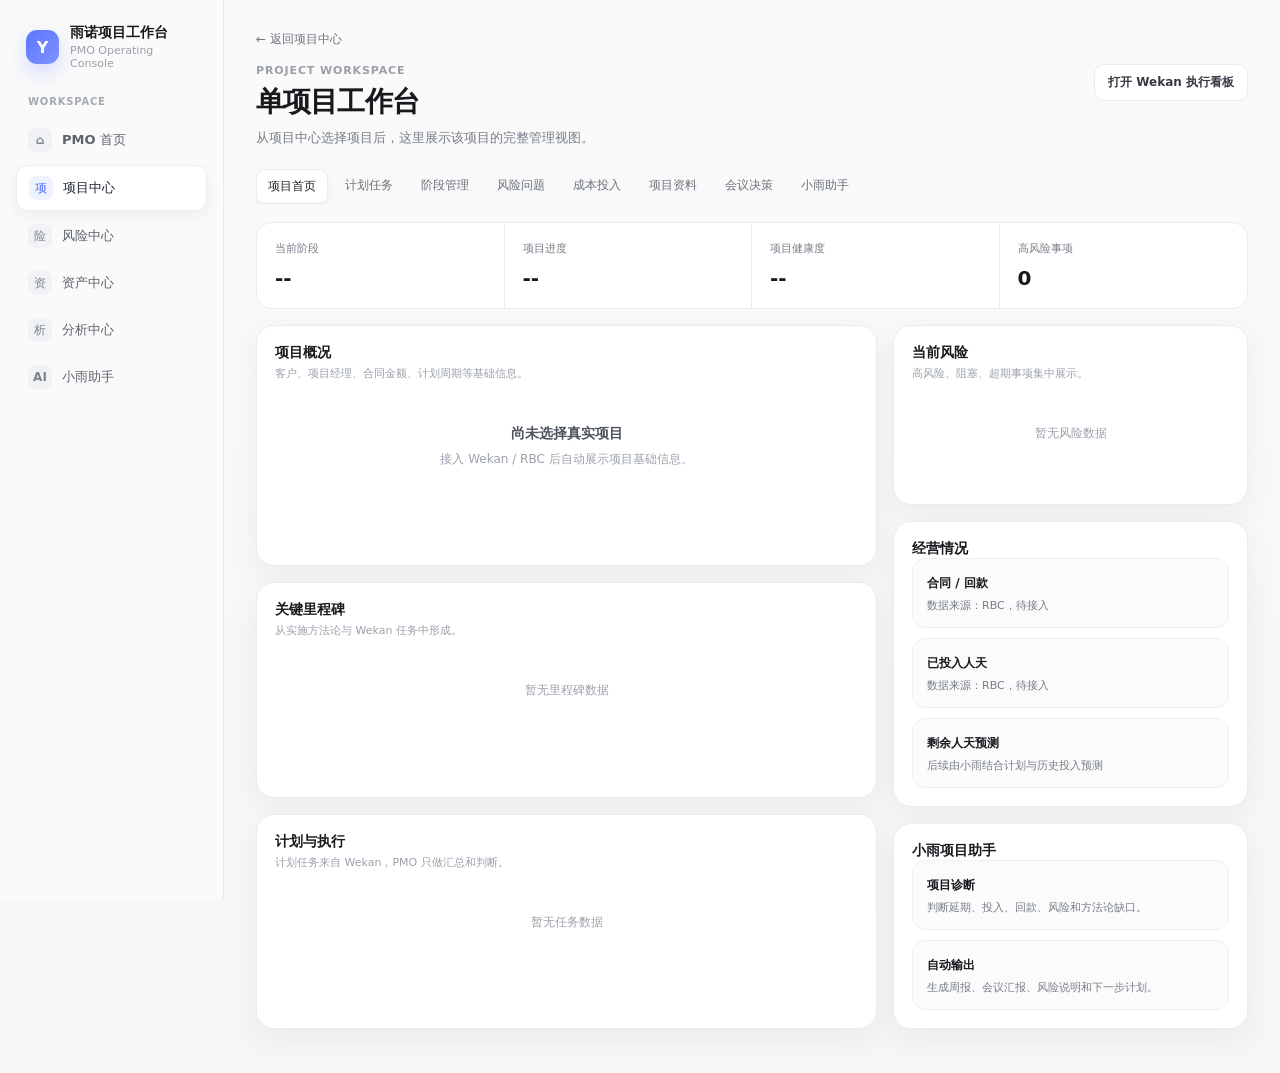
==== pmo-app/project.html @ 28c106f6 "fix(pmo): persist selected project title locally" ====
<!doctype html>
<html lang="zh-CN"><head><meta charset="utf-8"><meta name="viewport" content="width=device-width,initial-scale=1"><title>单项目 - 雨诺项目工作台</title>
<style>
:root{--bg:#f7f8fa;--panel:#fff;--line:#e9ebef;--text:#17191d;--muted:#777d87;--muted2:#9aa0aa;--accent:#4b6bfb;--soft:#eef2ff;--success:#2e9b73;--warning:#d79a2b;--danger:#d85b5b;--shadow:0 10px 30px rgba(31,35,41,.055);--radius:18px}
*{box-sizing:border-box}body{margin:0;font-family:Inter,"PingFang SC","Microsoft YaHei",system-ui,-apple-system,sans-serif;background:linear-gradient(180deg,#fafafa 0%,#f5f6f8 100%);color:var(--text)}
.app{display:grid;grid-template-columns:224px 1fr;min-height:100vh}.sidebar{background:rgba(250,250,250,.92);border-right:1px solid var(--line);padding:24px 16px;position:sticky;top:0;height:100vh;backdrop-filter:blur(18px)}
.brand{display:flex;align-items:center;gap:11px;padding:0 10px 26px}.brand-mark{width:34px;height:34px;border-radius:11px;display:grid;place-items:center;background:linear-gradient(135deg,#5c76ff,#7f93ff);color:white;font-weight:800;box-shadow:0 8px 20px rgba(75,107,251,.22)}
.brand-text strong{display:block;font-size:14px}.brand-text span{display:block;color:var(--muted2);font-size:11px;margin-top:2px}.nav-title{padding:0 12px 8px;color:#a4a9b2;font-size:10px;font-weight:700;letter-spacing:.08em;text-transform:uppercase}
.nav a{display:flex;align-items:center;gap:10px;color:#5d636d;text-decoration:none;padding:10px 12px;border-radius:11px;margin:3px 0;font-size:13px;font-weight:550}.nav a:hover{background:#f0f1f3;color:#24272c}.nav a.active{background:#fff;color:#1f2430;box-shadow:0 6px 16px rgba(31,35,41,.05);border:1px solid #eceef2}.nav-icon{width:24px;height:24px;border-radius:8px;display:grid;place-items:center;background:#f0f2f5;color:#7d8490;font-size:12px}.nav a.active .nav-icon{background:var(--soft);color:var(--accent)}
main{padding:28px 32px 44px;min-width:0}.topbar{display:flex;align-items:flex-start;justify-content:space-between;gap:18px;margin-bottom:22px}.eyebrow{color:#9a9fa8;font-size:11px;font-weight:700;letter-spacing:.08em;text-transform:uppercase;margin-bottom:6px}h1{font-size:28px;margin:0;letter-spacing:-.03em}.subtitle{color:var(--muted);font-size:13px;margin-top:8px}
.actions{display:flex;gap:9px;align-items:center}.btn{appearance:none;border:1px solid var(--line);background:#fff;color:#353942;border-radius:10px;padding:9px 13px;font-size:12px;font-weight:650;text-decoration:none;cursor:pointer}.btn.primary{background:var(--text);color:white;border-color:var(--text);box-shadow:0 6px 16px rgba(23,25,29,.14)}
.panel{background:var(--panel);border:1px solid var(--line);border-radius:var(--radius);box-shadow:var(--shadow);padding:18px}.panel-title{font-size:14px;font-weight:750}.panel-sub{font-size:11px;color:var(--muted2);margin-top:4px}.toolbar{display:flex;gap:9px;flex-wrap:wrap;margin:16px 0}.search{flex:1;min-width:240px;border:1px solid var(--line);background:#fff;border-radius:10px;padding:10px 12px;font-size:12px}.select{border:1px solid var(--line);background:#fff;border-radius:10px;padding:10px 12px;font-size:12px;color:#555d68}
table{width:100%;border-collapse:collapse;min-width:860px}th{text-align:left;padding:10px 8px;font-size:10px;color:#9ba1aa;font-weight:700;border-bottom:1px solid var(--line)}td{padding:14px 8px;border-bottom:1px solid #f0f1f3;font-size:12px;color:#4f5560}.empty{padding:44px 12px;text-align:center;color:#9ba1aa;font-size:12px}.empty strong{display:block;color:#4d535c;font-size:14px;margin-bottom:8px}.badge{display:inline-flex;padding:4px 7px;border-radius:999px;background:#f2f3f5;color:#747b85;font-size:10px}
.detail-grid{display:grid;grid-template-columns:1.4fr .8fr;gap:16px}.stack{display:grid;gap:16px}.summary-grid{display:grid;grid-template-columns:repeat(4,1fr);border:1px solid var(--line);border-radius:16px;background:#fff;overflow:hidden;margin-bottom:16px}.summary{padding:18px;border-right:1px solid var(--line)}.summary:last-child{border-right:none}.summary span{display:block;color:var(--muted);font-size:11px}.summary strong{display:block;font-size:20px;margin-top:10px}.tabs{display:flex;gap:6px;margin:14px 0 18px;overflow:auto}.tab{padding:8px 11px;border-radius:9px;text-decoration:none;color:#6a717c;font-size:12px;white-space:nowrap}.tab.active{background:#fff;border:1px solid var(--line);color:#20242b;box-shadow:0 4px 12px rgba(31,35,41,.04)}.list{display:grid;gap:10px}.item{padding:13px 14px;background:#fbfbfc;border:1px solid #eef0f2;border-radius:13px}.item strong{font-size:12px}.item span{display:block;color:var(--muted);font-size:11px;line-height:1.55;margin-top:5px}.back{display:inline-flex;margin-bottom:16px;color:#6d7480;text-decoration:none;font-size:12px}
.task-head{display:flex;align-items:flex-start;justify-content:space-between;gap:14px;margin-bottom:16px}
.task-metrics{display:grid;grid-template-columns:repeat(4,1fr);gap:12px;margin-bottom:16px}
.task-metric{background:#fff;border:1px solid var(--line);border-radius:14px;padding:16px}
.task-metric span{display:block;color:var(--muted);font-size:11px}.task-metric strong{display:block;font-size:22px;margin-top:8px}
.task-table-wrap{overflow:auto}.task-name{font-weight:700;color:#20242b}.muted{color:#9ba1aa}
.task-state{display:inline-flex;align-items:center;gap:6px}.task-state i{width:6px;height:6px;border-radius:50%;background:#7e91ff}
.sync-note{margin-top:12px;color:#9ba1aa;font-size:10px}.view-hidden{display:none!important}
.form-row{display:grid;grid-template-columns:1.4fr .8fr .8fr auto;gap:10px;align-items:end;margin:14px 0}
.form-row.risk{grid-template-columns:1.2fr .75fr .85fr .9fr auto}
.field label{display:block;font-size:10px;color:#8d939c;margin:0 0 6px}.field input,.field select,.field textarea{width:100%;border:1px solid var(--line);background:#fff;border-radius:10px;padding:10px 11px;font:inherit;font-size:12px;color:#343941}.field textarea{min-height:72px;resize:vertical}
.stage-list,.risk-list{display:grid;gap:10px}.stage-item,.risk-item{display:grid;grid-template-columns:1fr auto;gap:14px;align-items:center;padding:14px;border:1px solid #eef0f2;background:#fbfbfc;border-radius:13px}
.stage-main,.risk-main{min-width:0}.stage-title,.risk-title{font-size:12px;font-weight:750;color:#20242b}.stage-meta,.risk-meta{font-size:11px;color:#858b95;margin-top:5px;display:flex;gap:12px;flex-wrap:wrap}
.stage-actions,.risk-actions{display:flex;gap:7px}.mini-btn{border:1px solid var(--line);background:#fff;border-radius:9px;padding:7px 9px;font-size:10px;color:#59616c;cursor:pointer}.mini-btn.danger{color:#b75a5a}
.status-pill{display:inline-flex;align-items:center;gap:5px;padding:4px 7px;border-radius:999px;background:#f1f3f5;font-size:10px;color:#6f7680}.status-pill.active{background:#eef7f3;color:#277a5d}.status-pill.done{background:#eef2ff;color:#4c61c8}.risk-level{display:inline-flex;padding:4px 7px;border-radius:999px;font-size:10px}.risk-high{background:#fff0f0;color:#c44d4d}.risk-mid{background:#fff8e8;color:#a9791b}.risk-low{background:#eef7f3;color:#277a5d}
.section-note{font-size:10px;color:#9aa0aa;margin-top:10px}
@media(max-width:900px){.form-row,.form-row.risk{grid-template-columns:1fr}.task-metrics{grid-template-columns:repeat(2,1fr)}}
@media(max-width:1000px){.detail-grid{grid-template-columns:1fr}.summary-grid{grid-template-columns:repeat(2,1fr)}.summary:nth-child(2){border-right:none}.summary:nth-child(-n+2){border-bottom:1px solid var(--line)}}
@media(max-width:820px){.app{grid-template-columns:1fr}.sidebar{position:static;height:auto;border-right:none;border-bottom:1px solid var(--line)}.nav{display:flex;gap:4px;overflow:auto}.nav-title{display:none}.nav a{white-space:nowrap}main{padding:20px}}
</style></head>
<body><div class="app">
<aside class="sidebar">
  <div class="brand">
    <div class="brand-mark">Y</div>
    <div class="brand-text"><strong>雨诺项目工作台</strong><span>PMO Operating Console</span></div>
  </div>
  <div class="nav-title">Workspace</div>
  <nav class="nav">
    <a  href="index.html"><span class="nav-icon">⌂</span>PMO 首页</a>
    <a class="active" href="projects.html"><span class="nav-icon">项</span>项目中心</a>
    <a href="risks.html"><span class="nav-icon">险</span>风险中心</a>
    <a href="#"><span class="nav-icon">资</span>资产中心</a>
    <a href="#"><span class="nav-icon">析</span>分析中心</a>
    <a href="#"><span class="nav-icon">AI</span>小雨助手</a>
  </nav>
</aside>
<main>
  <a class="back" href="projects.html">← 返回项目中心</a>
  <div class="topbar">
    <div><div class="eyebrow">Project Workspace</div><h1 id="projectTitle">单项目工作台</h1><div class="subtitle" id="projectSubtitle">从项目中心选择项目后，这里展示该项目的完整管理视图。</div></div>
    <div class="actions"><a class="btn" href="http://localhost:3000" target="_blank">打开 Wekan 执行看板</a></div>
  </div>

  <div class="tabs">
    <a class="tab active" id="tabOverview" href="#">项目首页</a>
    <a class="tab" id="tabTasks" href="#">计划任务</a>
    <a class="tab" id="tabStages" href="#">阶段管理</a>
    <a class="tab" id="tabRisks" href="#">风险问题</a>
    <a class="tab" href="#">成本投入</a>
    <a class="tab" href="#">项目资料</a>
    <a class="tab" href="#">会议决策</a>
    <a class="tab" href="#">小雨助手</a>
  </div>

  <div id="overviewView">
  <section class="summary-grid">
    <div class="summary"><span>当前阶段</span><strong id="overviewStage">--</strong></div>
    <div class="summary"><span>项目进度</span><strong>--</strong></div>
    <div class="summary"><span>项目健康度</span><strong>--</strong></div>
    <div class="summary"><span>高风险事项</span><strong id="overviewHighRisk">0</strong></div>
  </section>

  <div class="detail-grid">
    <div class="stack">
      <section class="panel">
        <div class="panel-title">项目概况</div>
        <div class="panel-sub">客户、项目经理、合同金额、计划周期等基础信息。</div>
        <div class="empty"><strong>尚未选择真实项目</strong>接入 Wekan / RBC 后自动展示项目基础信息。</div>
      </section>

      <section class="panel">
        <div class="panel-title">关键里程碑</div>
        <div class="panel-sub">从实施方法论与 Wekan 任务中形成。</div>
        <div class="empty">暂无里程碑数据</div>
      </section>

      <section class="panel">
        <div class="panel-title">计划与执行</div>
        <div class="panel-sub">计划任务来自 Wekan，PMO 只做汇总和判断。</div>
        <div class="empty">暂无任务数据</div>
      </section>
    </div>

    <div class="stack">
      <section class="panel">
        <div class="panel-title">当前风险</div>
        <div class="panel-sub">高风险、阻塞、超期事项集中展示。</div>
        <div id="overviewRiskList"></div>
        <div class="empty" id="overviewRiskEmpty">暂无风险数据</div>
      </section>

      <section class="panel">
        <div class="panel-title">经营情况</div>
        <div class="list">
          <div class="item"><strong>合同 / 回款</strong><span>数据来源：RBC，待接入</span></div>
          <div class="item"><strong>已投入人天</strong><span>数据来源：RBC，待接入</span></div>
          <div class="item"><strong>剩余人天预测</strong><span>后续由小雨结合计划与历史投入预测</span></div>
        </div>
      </section>

      <section class="panel">
        <div class="panel-title">小雨项目助手</div>
        <div class="list">
          <div class="item"><strong>项目诊断</strong><span>判断延期、投入、回款、风险和方法论缺口。</span></div>
          <div class="item"><strong>自动输出</strong><span>生成周报、会议汇报、风险说明和下一步计划。</span></div>
        </div>
      </section>
    </div>
  </div>
  </div>

  <div id="tasksView" class="view-hidden">
    <section class="task-metrics">
      <div class="task-metric"><span>任务总数</span><strong id="taskCount">--</strong></div>
      <div class="task-metric"><span>任务分组</span><strong id="listCount">--</strong></div>
      <div class="task-metric"><span>已设截止时间</span><strong id="dueCount">--</strong></div>
      <div class="task-metric"><span>最近同步</span><strong id="syncTime" style="font-size:15px">--</strong></div>
    </section>

    <section class="panel">
      <div class="task-head">
        <div>
          <div class="panel-title">计划任务</div>
          <div class="panel-sub">数据直接来自 Wekan；任务修改仍在 Wekan 中进行，PMO 负责汇总和判断。</div>
        </div>
        <button class="btn" id="refreshTasks">刷新任务</button>
      </div>
      <div class="task-table-wrap">
        <table>
          <thead>
            <tr><th>任务</th><th>所在列表</th><th>分配</th><th>开始时间</th><th>截止时间</th><th>更新时间</th></tr>
          </thead>
          <tbody id="taskRows"></tbody>
        </table>
      </div>
      <div class="empty" id="taskEmpty"><strong>正在读取 Wekan 任务</strong>请稍候…</div>
      <div class="sync-note">当前为只读同步，不会从 PMO 直接修改 Wekan 任务。</div>
    </section>
  </div>

  <div id="stagesView" class="view-hidden">
    <section class="panel">
      <div class="panel-title">阶段管理</div>
      <div class="panel-sub">用于记录项目真实推进阶段。当前先保存在本机浏览器，后续迁移到正式项目数据库。</div>

      <div class="form-row">
        <div class="field"><label>阶段名称</label><input id="stageName" placeholder="例如：需求调研 / 蓝图确认 / 上线准备"></div>
        <div class="field"><label>计划完成日期</label><input id="stageDate" type="date"></div>
        <div class="field"><label>状态</label>
          <select id="stageStatus">
            <option value="pending">未开始</option>
            <option value="active">进行中</option>
            <option value="done">已完成</option>
          </select>
        </div>
        <button class="btn primary" id="addStageBtn">新增阶段</button>
      </div>

      <div class="stage-list" id="stageList"></div>
      <div class="empty" id="stageEmpty"><strong>还没有阶段记录</strong>新增真实阶段后，会在这里形成项目推进路径。</div>
      <div class="section-note">当前阶段数据只属于本机当前项目，不会写入 Wekan。</div>
    </section>
  </div>

  <div id="risksView" class="view-hidden">
    <section class="panel">
      <div class="panel-title">风险问题</div>
      <div class="panel-sub">集中记录项目风险、问题、责任人与处理状态，后续将接入小雨自动识别与预警。</div>

      <div class="form-row risk">
        <div class="field"><label>风险 / 问题标题</label><input id="riskTitle" placeholder="请输入真实风险或问题"></div>
        <div class="field"><label>等级</label>
          <select id="riskLevel">
            <option value="high">高风险</option>
            <option value="mid">中风险</option>
            <option value="low">低风险</option>
          </select>
        </div>
        <div class="field"><label>责任人</label><input id="riskOwner" placeholder="责任人"></div>
        <div class="field"><label>状态</label>
          <select id="riskStatus">
            <option value="open">待处理</option>
            <option value="handling">处理中</option>
            <option value="closed">已关闭</option>
          </select>
        </div>
        <button class="btn primary" id="addRiskBtn">新增风险</button>
      </div>

      <div class="risk-list" id="riskList"></div>
      <div class="empty" id="riskEmpty"><strong>还没有风险记录</strong>这里只记录真实项目风险，不自动生成模拟数据。</div>
      <div class="section-note">下一步会把高风险数量带回项目首页和 PMO 首页。</div>
    </section>
  </div>
</main></div>
<script>
const params = new URLSearchParams(location.search);
const title = params.get('title');
const boardId = params.get('boardId');
const tab = params.get('tab') || 'overview';
const token = sessionStorage.getItem('yu_wekan_token');

function esc(value){
  return String(value ?? '').replace(/[&<>"']/g, s => ({'&':'&amp;','<':'&lt;','>':'&gt;','"':'&quot;',"'":'&#039;'}[s]));
}
function fmtDate(value){
  if(!value) return '--';
  const d = new Date(value);
  if(Number.isNaN(d.getTime())) return '--';
  return d.toLocaleString('zh-CN',{month:'2-digit',day:'2-digit',hour:'2-digit',minute:'2-digit'});
}
function normaliseArray(data){
  if(Array.isArray(data)) return data;
  if(Array.isArray(data?.data)) return data.data;
  if(Array.isArray(data?.cards)) return data.cards;
  if(Array.isArray(data?.lists)) return data.lists;
  return [];
}
function projectUrl(nextTab){
  const p = new URLSearchParams();
  if(boardId) p.set('boardId',boardId);
  if(title) p.set('title',title);
  if(nextTab && nextTab !== 'overview') p.set('tab',nextTab);
  return 'project.html?' + p.toString();
}

document.getElementById('tabOverview').href = projectUrl('overview');
document.getElementById('tabTasks').href = projectUrl('tasks');
document.getElementById('tabStages').href = projectUrl('stages');
document.getElementById('tabRisks').href = projectUrl('risks');

if(title){
  if(boardId) localStorage.setItem('yu_pmo_project_title_' + boardId, title);
  document.getElementById('projectTitle').textContent = title;
  document.title = title + ' - 雨诺项目工作台';
  document.getElementById('projectSubtitle').textContent = 'Wekan 项目已关联；经营与风险数据按接入进度逐步补齐。';
}


['overviewView','tasksView','stagesView','risksView'].forEach(id=>document.getElementById(id).classList.add('view-hidden'));
['tabOverview','tabTasks','tabStages','tabRisks'].forEach(id=>document.getElementById(id).classList.remove('active'));

if(tab === 'tasks'){
  document.getElementById('tasksView').classList.remove('view-hidden');
  document.getElementById('tabTasks').classList.add('active');
}else if(tab === 'stages'){
  document.getElementById('stagesView').classList.remove('view-hidden');
  document.getElementById('tabStages').classList.add('active');
}else if(tab === 'risks'){
  document.getElementById('risksView').classList.remove('view-hidden');
  document.getElementById('tabRisks').classList.add('active');
}else{
  document.getElementById('overviewView').classList.remove('view-hidden');
  document.getElementById('tabOverview').classList.add('active');
}

async function apiGet(path){
  if(!token) throw new Error('NO_TOKEN');
  const res = await fetch('/wekan' + path,{headers:{Authorization:'Bearer ' + token}});
  if(res.status === 401 || res.status === 403) throw new Error('AUTH');
  if(!res.ok) throw new Error('HTTP_' + res.status);
  return res.json();
}

async function loadTasks(){
  if(!boardId){
    document.getElementById('taskEmpty').innerHTML = '<strong>没有项目标识</strong>请从项目中心进入具体项目。';
    return;
  }
  if(!token){
    document.getElementById('taskEmpty').innerHTML = '<strong>Wekan 登录已失效</strong>请返回项目中心重新连接 Wekan。';
    return;
  }

  const empty = document.getElementById('taskEmpty');
  const rows = document.getElementById('taskRows');
  rows.innerHTML = '';
  empty.style.display = '';
  empty.innerHTML = '<strong>正在读取 Wekan 任务</strong>请稍候…';

  try{
    const lists = normaliseArray(await apiGet('/api/boards/' + encodeURIComponent(boardId) + '/lists'))
      .filter(x => !x.archived && !x.deletedAt);

    const groups = await Promise.all(lists.map(async list => {
      try{
        const cards = normaliseArray(await apiGet('/api/boards/' + encodeURIComponent(boardId) + '/lists/' + encodeURIComponent(list._id || list.id) + '/cards'));
        return {list,cards:cards.filter(card => !card.archived && !card.deletedAt)};
      }catch(e){
        return {list,cards:[]};
      }
    }));

    const tasks = groups.flatMap(g => g.cards.map(card => ({...card,_listTitle:g.list.title || '未命名列表'})));
    document.getElementById('taskCount').textContent = tasks.length;
    document.getElementById('listCount').textContent = lists.length;
    document.getElementById('dueCount').textContent = tasks.filter(x => x.dueAt).length;
    document.getElementById('syncTime').textContent = new Date().toLocaleTimeString('zh-CN',{hour:'2-digit',minute:'2-digit'});

    if(!tasks.length){
      empty.innerHTML = '<strong>这个项目还没有任务</strong>可以先在 Wekan 看板里新增卡片任务，再回来刷新。';
      return;
    }

    rows.innerHTML = tasks.map(card => {
      const assigned = Array.isArray(card.assignees) && card.assignees.length
        ? '已分配 ' + card.assignees.length + ' 人'
        : (Array.isArray(card.members) && card.members.length ? '参与 ' + card.members.length + ' 人' : '--');
      return '<tr>' +
        '<td class="task-name">' + esc(card.title || '未命名任务') + '</td>' +
        '<td><span class="task-state"><i></i>' + esc(card._listTitle) + '</span></td>' +
        '<td>' + esc(assigned) + '</td>' +
        '<td>' + fmtDate(card.startAt) + '</td>' +
        '<td>' + fmtDate(card.dueAt) + '</td>' +
        '<td>' + fmtDate(card.modifiedAt || card.dateLastActivity) + '</td>' +
      '</tr>';
    }).join('');
    empty.style.display = 'none';
  }catch(err){
    if(err.message === 'AUTH' || err.message === 'NO_TOKEN'){
      empty.innerHTML = '<strong>Wekan 登录已失效</strong>请返回项目中心重新连接 Wekan。';
    }else{
      empty.innerHTML = '<strong>暂时无法读取任务</strong>请确认 Wekan 正常运行，然后点“刷新任务”。';
    }
  }
}


function projectStoreKey(type){
  return 'yu_pmo_' + type + '_' + (boardId || 'unknown');
}
function loadStored(type){
  try{return JSON.parse(localStorage.getItem(projectStoreKey(type)) || '[]')}catch(e){return []}
}
function saveStored(type,data){
  localStorage.setItem(projectStoreKey(type),JSON.stringify(data));
}
function currentStageFrom(stages){
  if(!Array.isArray(stages) || !stages.length) return null;
  return stages.find(s=>s.status==='active')
    || stages.find(s=>s.status==='pending')
    || [...stages].reverse().find(s=>s.status==='done')
    || stages[0];
}
function updateOverview(){
  const stages=loadStored('stages');
  const risks=loadStored('risks');
  const current=currentStageFrom(stages);
  const highRisks=risks.filter(r=>r.level==='high' && r.status!=='closed');
  document.getElementById('overviewStage').textContent=current?.name || '--';
  document.getElementById('overviewHighRisk').textContent=highRisks.length;
  const list=document.getElementById('overviewRiskList');
  const empty=document.getElementById('overviewRiskEmpty');
  list.innerHTML=highRisks.slice(0,5).map(r=>{
    const statusText=r.status==='handling'?'处理中':'待处理';
    return '<div class="item"><strong>'+esc(r.title)+'</strong><span>高风险 · '+statusText+' · 责任人：'+esc(r.owner||'未设置')+'</span></div>';
  }).join('');
  empty.style.display=highRisks.length?'none':'';
}
function renderStages(){
  const stages=loadStored('stages');
  const list=document.getElementById('stageList');
  const empty=document.getElementById('stageEmpty');
  list.innerHTML=stages.map((s,i)=>{
    const statusText=s.status==='done'?'已完成':s.status==='active'?'进行中':'未开始';
    const cls=s.status==='done'?'done':s.status==='active'?'active':'';
    return '<div class="stage-item"><div class="stage-main">' +
      '<div class="stage-title">' + esc(s.name) + '</div>' +
      '<div class="stage-meta"><span class="status-pill '+cls+'">'+statusText+'</span><span>计划完成：'+(s.date||'未设置')+'</span></div>' +
      '</div><div class="stage-actions">' +
      '<button class="mini-btn" onclick="cycleStage('+i+')">切换状态</button>' +
      '<button class="mini-btn danger" onclick="deleteStage('+i+')">删除</button>' +
      '</div></div>';
  }).join('');
  empty.style.display=stages.length?'none':'';
}
function cycleStage(index){
  const stages=loadStored('stages');
  if(!stages[index]) return;
  stages[index].status=stages[index].status==='pending'?'active':stages[index].status==='active'?'done':'pending';
  saveStored('stages',stages); renderStages();
}
function deleteStage(index){
  const stages=loadStored('stages'); stages.splice(index,1); saveStored('stages',stages); renderStages();
}
document.getElementById('addStageBtn').addEventListener('click',()=>{
  const name=document.getElementById('stageName').value.trim();
  if(!name){alert('请先填写阶段名称');return;}
  const stages=loadStored('stages');
  stages.push({name,date:document.getElementById('stageDate').value,status:document.getElementById('stageStatus').value,createdAt:new Date().toISOString()});
  saveStored('stages',stages);
  document.getElementById('stageName').value='';
  document.getElementById('stageDate').value='';
  renderStages();
});

function renderRisks(){
  const risks=loadStored('risks');
  const list=document.getElementById('riskList');
  const empty=document.getElementById('riskEmpty');
  list.innerHTML=risks.map((r,i)=>{
    const levelText=r.level==='high'?'高风险':r.level==='mid'?'中风险':'低风险';
    const levelCls=r.level==='high'?'risk-high':r.level==='mid'?'risk-mid':'risk-low';
    const statusText=r.status==='closed'?'已关闭':r.status==='handling'?'处理中':'待处理';
    return '<div class="risk-item"><div class="risk-main">' +
      '<div class="risk-title">'+esc(r.title)+'</div>' +
      '<div class="risk-meta"><span class="risk-level '+levelCls+'">'+levelText+'</span><span>责任人：'+esc(r.owner||'未设置')+'</span><span>'+statusText+'</span></div>' +
      '</div><div class="risk-actions">' +
      '<button class="mini-btn" onclick="cycleRisk('+i+')">切换状态</button>' +
      '<button class="mini-btn danger" onclick="deleteRisk('+i+')">删除</button>' +
      '</div></div>';
  }).join('');
  empty.style.display=risks.length?'none':'';
}
function cycleRisk(index){
  const risks=loadStored('risks');
  if(!risks[index]) return;
  risks[index].status=risks[index].status==='open'?'handling':risks[index].status==='handling'?'closed':'open';
  saveStored('risks',risks); renderRisks();
}
function deleteRisk(index){
  const risks=loadStored('risks'); risks.splice(index,1); saveStored('risks',risks); renderRisks();
}
document.getElementById('addRiskBtn').addEventListener('click',()=>{
  const title=document.getElementById('riskTitle').value.trim();
  if(!title){alert('请先填写风险或问题标题');return;}
  const risks=loadStored('risks');
  risks.push({title,level:document.getElementById('riskLevel').value,owner:document.getElementById('riskOwner').value.trim(),status:document.getElementById('riskStatus').value,createdAt:new Date().toISOString()});
  saveStored('risks',risks);
  document.getElementById('riskTitle').value='';
  document.getElementById('riskOwner').value='';
  renderRisks();
});

document.getElementById('refreshTasks').addEventListener('click',loadTasks);
if(tab === 'tasks') loadTasks();
if(tab === 'stages') renderStages();
if(tab === 'risks') renderRisks();
if(tab === 'overview') updateOverview();
</script>
</body></html>
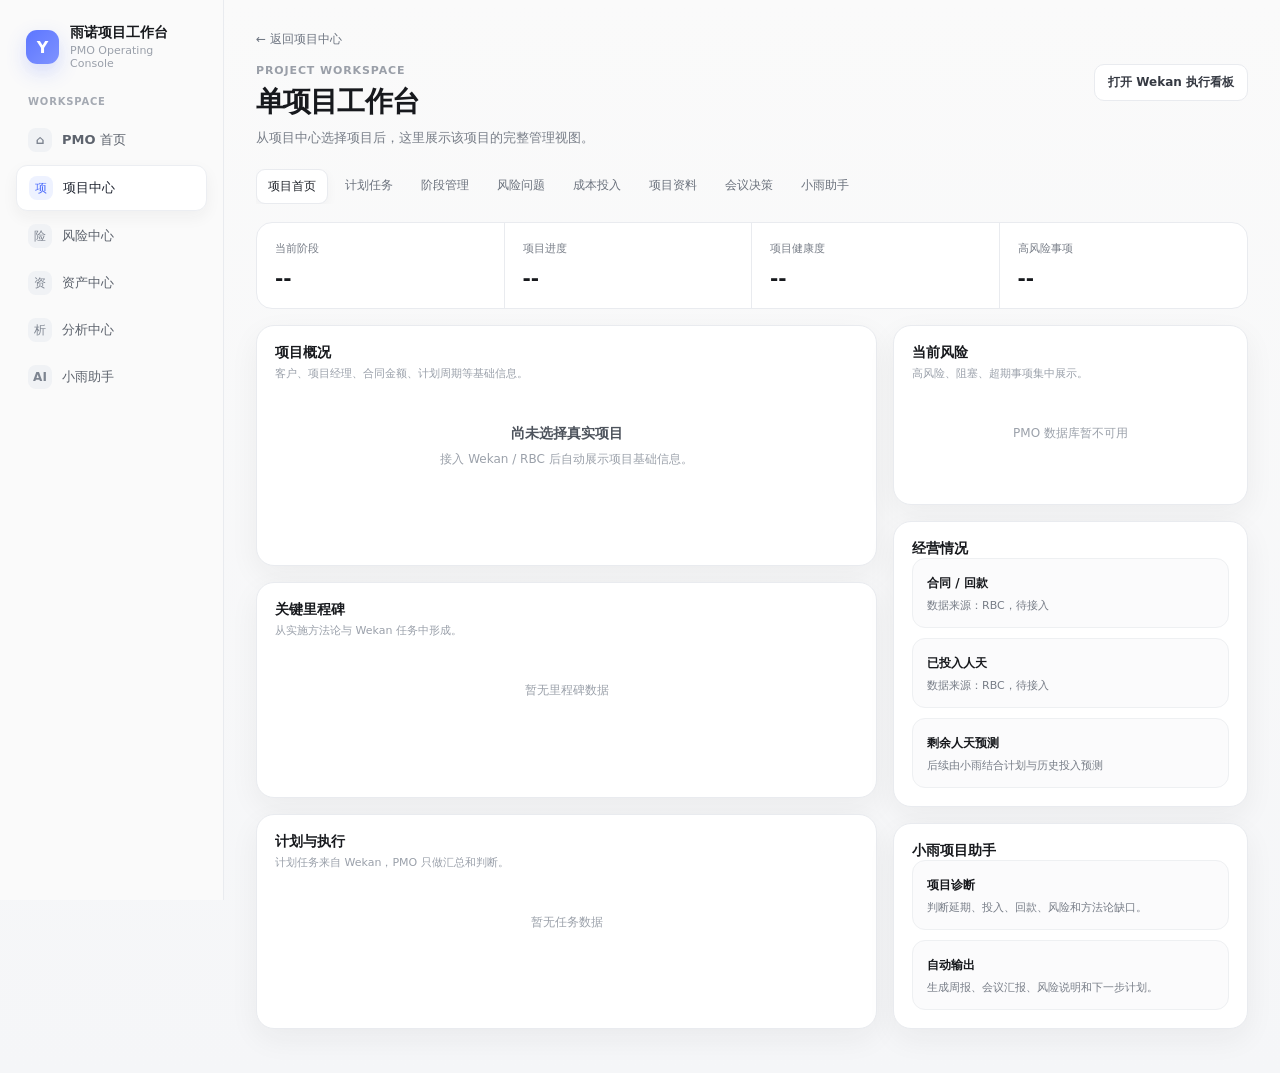
==== commit 291a94c5: "fix(pmo): restore project page JavaScript execution" ====
--- a/pmo-app/project.html
+++ b/pmo-app/project.html
@@ -27,6 +27,11 @@
 .stage-actions,.risk-actions{display:flex;gap:7px}.mini-btn{border:1px solid var(--line);background:#fff;border-radius:9px;padding:7px 9px;font-size:10px;color:#59616c;cursor:pointer}.mini-btn.danger{color:#b75a5a}
 .status-pill{display:inline-flex;align-items:center;gap:5px;padding:4px 7px;border-radius:999px;background:#f1f3f5;font-size:10px;color:#6f7680}.status-pill.active{background:#eef7f3;color:#277a5d}.status-pill.done{background:#eef2ff;color:#4c61c8}.risk-level{display:inline-flex;padding:4px 7px;border-radius:999px;font-size:10px}.risk-high{background:#fff0f0;color:#c44d4d}.risk-mid{background:#fff8e8;color:#a9791b}.risk-low{background:#eef7f3;color:#277a5d}
 .section-note{font-size:10px;color:#9aa0aa;margin-top:10px}
+.asset-form{display:grid;grid-template-columns:1.1fr .75fr 1.2fr auto;gap:10px;align-items:end;margin:14px 0}
+.asset-list,.meeting-list{display:grid;gap:10px}.asset-item,.meeting-item{display:grid;grid-template-columns:1fr auto;gap:14px;align-items:start;padding:14px;border:1px solid #eef0f2;background:#fbfbfc;border-radius:13px}
+.asset-title,.meeting-title{font-size:12px;font-weight:750;color:#20242b}.asset-meta,.meeting-meta{font-size:11px;color:#858b95;margin-top:5px;display:flex;gap:12px;flex-wrap:wrap}.asset-desc,.meeting-desc{font-size:11px;color:#646b75;line-height:1.55;margin-top:8px;word-break:break-word}
+.meeting-form{display:grid;grid-template-columns:1fr .7fr .8fr .8fr auto;gap:10px;align-items:end;margin:14px 0}.meeting-decision{margin:10px 0 14px}
+@media(max-width:900px){.asset-form,.meeting-form{grid-template-columns:1fr}}
 @media(max-width:900px){.form-row,.form-row.risk{grid-template-columns:1fr}.task-metrics{grid-template-columns:repeat(2,1fr)}}
 @media(max-width:1000px){.detail-grid{grid-template-columns:1fr}.summary-grid{grid-template-columns:repeat(2,1fr)}.summary:nth-child(2){border-right:none}.summary:nth-child(-n+2){border-bottom:1px solid var(--line)}}
 @media(max-width:820px){.app{grid-template-columns:1fr}.sidebar{position:static;height:auto;border-right:none;border-bottom:1px solid var(--line)}.nav{display:flex;gap:4px;overflow:auto}.nav-title{display:none}.nav a{white-space:nowrap}main{padding:20px}}
@@ -60,8 +65,8 @@
     <a class="tab" id="tabStages" href="#">阶段管理</a>
     <a class="tab" id="tabRisks" href="#">风险问题</a>
     <a class="tab" href="#">成本投入</a>
-    <a class="tab" href="#">项目资料</a>
-    <a class="tab" href="#">会议决策</a>
+    <a class="tab" id="tabMaterials" href="#">项目资料</a>
+    <a class="tab" id="tabMeetings" href="#">会议决策</a>
     <a class="tab" href="#">小雨助手</a>
   </div>
 
@@ -154,7 +159,7 @@
   <div id="stagesView" class="view-hidden">
     <section class="panel">
       <div class="panel-title">阶段管理</div>
-      <div class="panel-sub">用于记录项目真实推进阶段。当前先保存在本机浏览器，后续迁移到正式项目数据库。</div>
+      <div class="panel-sub">用于记录项目真实推进阶段。数据已保存到 PMO 项目数据库。</div>
 
       <div class="form-row">
         <div class="field"><label>阶段名称</label><input id="stageName" placeholder="例如：需求调研 / 蓝图确认 / 上线准备"></div>
@@ -171,7 +176,7 @@
 
       <div class="stage-list" id="stageList"></div>
       <div class="empty" id="stageEmpty"><strong>还没有阶段记录</strong>新增真实阶段后，会在这里形成项目推进路径。</div>
-      <div class="section-note">当前阶段数据只属于本机当前项目，不会写入 Wekan。</div>
+      <div class="section-note">阶段数据属于当前 PMO 项目，不会写入 Wekan。</div>
     </section>
   </div>
 
@@ -205,11 +210,56 @@
       <div class="section-note">下一步会把高风险数量带回项目首页和 PMO 首页。</div>
     </section>
   </div>
+
+  <div id="materialsView" class="view-hidden">
+    <section class="panel">
+      <div class="panel-title">项目资料</div>
+      <div class="panel-sub">沉淀蓝图、计划、培训、验收、汇报等项目资产。当前先保存资料索引与位置，后续接企业存储与知识库。</div>
+
+      <div class="asset-form">
+        <div class="field"><label>资料名称</label><input id="materialName" placeholder="例如：项目蓝图 V1.0"></div>
+        <div class="field"><label>分类</label>
+          <select id="materialType">
+            <option>蓝图方案</option><option>会议材料</option><option>计划文档</option><option>培训资料</option><option>验收材料</option><option>汇报材料</option><option>其他</option>
+          </select>
+        </div>
+        <div class="field"><label>链接 / 存储位置</label><input id="materialLink" placeholder="URL、知识库地址或文件位置"></div>
+        <button class="btn primary" id="addMaterialBtn">新增资料</button>
+      </div>
+      <div class="field"><label>备注</label><textarea id="materialNote" placeholder="版本、用途、适用范围等"></textarea></div>
+
+      <div class="asset-list" id="materialList"></div>
+      <div class="empty" id="materialEmpty"><strong>还没有项目资料</strong>把真实项目资料索引沉淀到这里。</div>
+      <div class="section-note">资料索引保存到 PMO 项目数据库；暂不复制或上传实际文件。</div>
+    </section>
+  </div>
+
+  <div id="meetingsView" class="view-hidden">
+    <section class="panel">
+      <div class="panel-title">会议决策</div>
+      <div class="panel-sub">把会议结论变成可追踪的责任与行动，不让决策只停留在会议纪要里。</div>
+
+      <div class="meeting-form">
+        <div class="field"><label>会议 / 事项</label><input id="meetingName" placeholder="例如：蓝图确认会"></div>
+        <div class="field"><label>会议日期</label><input id="meetingDate" type="date"></div>
+        <div class="field"><label>责任人</label><input id="meetingOwner" placeholder="责任人"></div>
+        <div class="field"><label>截止日期</label><input id="meetingDeadline" type="date"></div>
+        <button class="btn primary" id="addMeetingBtn">新增决策</button>
+      </div>
+      <div class="field meeting-decision"><label>决策 / 行动事项</label><textarea id="meetingDecision" placeholder="明确记录决定了什么、谁需要做什么"></textarea></div>
+
+      <div class="meeting-list" id="meetingList"></div>
+      <div class="empty" id="meetingEmpty"><strong>还没有会议决策</strong>新增真实会议结论后，可以持续跟踪完成情况。</div>
+      <div class="section-note">后续小雨可以从会议纪要自动提取决策、责任人和截止时间。</div>
+    </section>
+  </div>
+
 </main></div>
 <script>
 const params = new URLSearchParams(location.search);
-const title = params.get('title');
-const boardId = params.get('boardId');
+let title = params.get('title') || '';
+let boardId = params.get('boardId') || '';
+let projectId = params.get('projectId') || (boardId ? localStorage.getItem('yu_pmo_project_id_' + boardId) : '') || '';
 const tab = params.get('tab') || 'overview';
 const token = sessionStorage.getItem('yu_wekan_token');
 
@@ -231,27 +281,42 @@
 }
 function projectUrl(nextTab){
   const p = new URLSearchParams();
+  if(projectId) p.set('projectId',projectId);
   if(boardId) p.set('boardId',boardId);
   if(title) p.set('title',title);
   if(nextTab && nextTab !== 'overview') p.set('tab',nextTab);
   return 'project.html?' + p.toString();
 }
 
-document.getElementById('tabOverview').href = projectUrl('overview');
-document.getElementById('tabTasks').href = projectUrl('tasks');
-document.getElementById('tabStages').href = projectUrl('stages');
-document.getElementById('tabRisks').href = projectUrl('risks');
-
-if(title){
-  if(boardId) localStorage.setItem('yu_pmo_project_title_' + boardId, title);
-  document.getElementById('projectTitle').textContent = title;
-  document.title = title + ' - 雨诺项目工作台';
-  document.getElementById('projectSubtitle').textContent = 'Wekan 项目已关联；经营与风险数据按接入进度逐步补齐。';
-}
-
-
-['overviewView','tasksView','stagesView','risksView'].forEach(id=>document.getElementById(id).classList.add('view-hidden'));
-['tabOverview','tabTasks','tabStages','tabRisks'].forEach(id=>document.getElementById(id).classList.remove('active'));
+function applyProjectContext(){
+  document.getElementById('tabOverview').href = projectUrl('overview');
+  document.getElementById('tabTasks').href = projectUrl('tasks');
+  document.getElementById('tabStages').href = projectUrl('stages');
+  document.getElementById('tabRisks').href = projectUrl('risks');
+  document.getElementById('tabMaterials').href = projectUrl('materials');
+  document.getElementById('tabMeetings').href = projectUrl('meetings');
+
+  if(title){
+    if(boardId) localStorage.setItem('yu_pmo_project_title_' + boardId, title);
+    if(projectId) localStorage.setItem('yu_pmo_last_project_id', projectId);
+    document.getElementById('projectTitle').textContent = title;
+    document.title = title + ' - 雨诺项目工作台';
+    document.getElementById('projectSubtitle').textContent = boardId
+      ? '项目已关联 Wekan 执行空间；经营与风险数据按接入进度逐步补齐。'
+      : 'PMO 项目已恢复；执行空间待关联。';
+
+    const url = new URL(location.href);
+    if(projectId) url.searchParams.set('projectId', projectId);
+    if(boardId) url.searchParams.set('boardId', boardId);
+    if(title) url.searchParams.set('title', title);
+    history.replaceState(null,'',url);
+  }
+}
+applyProjectContext();
+
+
+['overviewView','tasksView','stagesView','risksView','materialsView','meetingsView'].forEach(id=>document.getElementById(id).classList.add('view-hidden'));
+['tabOverview','tabTasks','tabStages','tabRisks','tabMaterials','tabMeetings'].forEach(id=>document.getElementById(id).classList.remove('active'));
 
 if(tab === 'tasks'){
   document.getElementById('tasksView').classList.remove('view-hidden');
@@ -262,9 +327,122 @@
 }else if(tab === 'risks'){
   document.getElementById('risksView').classList.remove('view-hidden');
   document.getElementById('tabRisks').classList.add('active');
+}else if(tab === 'materials'){
+  document.getElementById('materialsView').classList.remove('view-hidden');
+  document.getElementById('tabMaterials').classList.add('active');
+}else if(tab === 'meetings'){
+  document.getElementById('meetingsView').classList.remove('view-hidden');
+  document.getElementById('tabMeetings').classList.add('active');
 }else{
   document.getElementById('overviewView').classList.remove('view-hidden');
   document.getElementById('tabOverview').classList.add('active');
+}
+
+async function resolveProjectIdentity(){
+  try{
+    let data=null;
+
+    if(projectId){
+      const res=await fetch('/api/projects/' + encodeURIComponent(projectId));
+      if(res.ok) data=await res.json();
+    }
+
+    if(!data && boardId){
+      let res=await fetch('/api/projects/by-wekan/' + encodeURIComponent(boardId));
+      if(res.status===404 && title){
+        res=await fetch('/api/projects/sync-wekan',{
+          method:'POST',
+          headers:{'Content-Type':'application/json'},
+          body:JSON.stringify({board_id:boardId,name:title})
+        });
+      }
+      if(res.ok) data=await res.json();
+    }
+
+    if(!data && !boardId){
+      const res=await fetch('/api/projects');
+      if(res.ok){
+        const projects=await res.json();
+        if(Array.isArray(projects) && projects.length){
+          const lastId=localStorage.getItem('yu_pmo_last_project_id');
+          data=projects.find(p=>p.id===lastId) || (projects.length===1 ? projects[0] : null);
+          if(!data && projects.length>1){
+            location.replace('projects.html');
+            return '';
+          }
+        }
+      }
+    }
+
+    if(!data && !boardId){
+      const token=sessionStorage.getItem('yu_wekan_token');
+      const userId=sessionStorage.getItem('yu_wekan_user_id');
+      if(token && userId){
+        const boardRes=await fetch('/wekan/api/users/'+encodeURIComponent(userId)+'/boards',{
+          headers:{Authorization:'Bearer '+token}
+        });
+        if(boardRes.ok){
+          const boardData=await boardRes.json();
+          const boards=normaliseArray(boardData).filter(b=>!b.archived&&(b.type===undefined||b.type==='board'));
+          if(boards.length===1){
+            const b=boards[0];
+            boardId=b._id||b.id||'';
+            title=b.title||b.name||'未命名项目';
+            const syncRes=await fetch('/api/projects/sync-wekan',{
+              method:'POST',
+              headers:{'Content-Type':'application/json'},
+              body:JSON.stringify({board_id:boardId,name:title})
+            });
+            if(syncRes.ok) data=await syncRes.json();
+          }else if(boards.length>1){
+            location.replace('projects.html');
+            return '';
+          }
+        }
+      }
+    }
+
+    if(!data) return '';
+
+    projectId=data.id || projectId;
+    boardId=data.wekan_board_id || boardId || '';
+    title=data.name || title || '';
+
+    if(boardId && projectId) localStorage.setItem('yu_pmo_project_id_' + boardId, projectId);
+    if(projectId) localStorage.setItem('yu_pmo_last_project_id', projectId);
+    applyProjectContext();
+    return projectId;
+  }catch(e){
+    return '';
+  }
+}
+
+async function migrateLegacyProjectData(){
+  const pid = await resolveProjectIdentity();
+  if(!pid || !boardId) return;
+
+  const read=(type)=>{
+    try{return JSON.parse(localStorage.getItem('yu_pmo_' + type + '_' + boardId) || '[]')}catch(e){return []}
+  };
+  const payload={
+    stages:read('stages'),
+    risks:read('risks'),
+    materials:read('materials'),
+    decisions:read('meetings')
+  };
+
+  const hasLegacyData=payload.stages.length||payload.risks.length||payload.materials.length||payload.decisions.length;
+  if(!hasLegacyData) return;
+
+  try{
+    await fetch('/api/projects/' + encodeURIComponent(pid) + '/migrate-local',{
+      method:'POST',
+      headers:{'Content-Type':'application/json'},
+      body:JSON.stringify(payload)
+    });
+  }catch(e){
+    // Old browser data remains untouched and can retry next time.
+  }
 }
 
 async function apiGet(path){
@@ -339,15 +517,29 @@
 }
 
 
-function projectStoreKey(type){
-  return 'yu_pmo_' + type + '_' + (boardId || 'unknown');
-}
-function loadStored(type){
-  try{return JSON.parse(localStorage.getItem(projectStoreKey(type)) || '[]')}catch(e){return []}
-}
-function saveStored(type,data){
-  localStorage.setItem(projectStoreKey(type),JSON.stringify(data));
-}
+let stageItems=[];
+let riskItems=[];
+let materialItems=[];
+let decisionItems=[];
+
+async function pmoRequest(path, options={}){
+  const res=await fetch(path,{
+    ...options,
+    headers:{'Content-Type':'application/json',...(options.headers||{})}
+  });
+  if(!res.ok){
+    let detail='HTTP '+res.status;
+    try{
+      const data=await res.json();
+      detail=data.detail||detail;
+    }catch(e){}
+    throw new Error(detail);
+  }
+  if(res.status===204) return null;
+  const text=await res.text();
+  return text ? JSON.parse(text) : null;
+}
+
 function currentStageFrom(stages){
   if(!Array.isArray(stages) || !stages.length) return null;
   return stages.find(s=>s.status==='active')
@@ -355,100 +547,274 @@
     || [...stages].reverse().find(s=>s.status==='done')
     || stages[0];
 }
-function updateOverview(){
-  const stages=loadStored('stages');
-  const risks=loadStored('risks');
-  const current=currentStageFrom(stages);
-  const highRisks=risks.filter(r=>r.level==='high' && r.status!=='closed');
-  document.getElementById('overviewStage').textContent=current?.name || '--';
-  document.getElementById('overviewHighRisk').textContent=highRisks.length;
+
+async function loadProjectCoreData(){
+  const pid=await resolveProjectIdentity();
+  if(!pid) throw new Error('PROJECT_ID_UNAVAILABLE');
+  const [stages,risks]=await Promise.all([
+    pmoRequest('/api/projects/'+encodeURIComponent(pid)+'/stages'),
+    pmoRequest('/api/projects/'+encodeURIComponent(pid)+'/risks')
+  ]);
+  stageItems=Array.isArray(stages)?stages:[];
+  riskItems=Array.isArray(risks)?risks:[];
+  return {stages:stageItems,risks:riskItems};
+}
+
+async function updateOverview(){
   const list=document.getElementById('overviewRiskList');
   const empty=document.getElementById('overviewRiskEmpty');
-  list.innerHTML=highRisks.slice(0,5).map(r=>{
-    const statusText=r.status==='handling'?'处理中':'待处理';
-    return '<div class="item"><strong>'+esc(r.title)+'</strong><span>高风险 · '+statusText+' · 责任人：'+esc(r.owner||'未设置')+'</span></div>';
-  }).join('');
-  empty.style.display=highRisks.length?'none':'';
-}
-function renderStages(){
-  const stages=loadStored('stages');
+  try{
+    const {stages,risks}=await loadProjectCoreData();
+    const current=currentStageFrom(stages);
+    const highRisks=risks.filter(r=>r.level==='high' && r.status!=='closed');
+    document.getElementById('overviewStage').textContent=current?.name || '--';
+    document.getElementById('overviewHighRisk').textContent=highRisks.length;
+    list.innerHTML=highRisks.slice(0,5).map(r=>{
+      const statusText=r.status==='handling'?'处理中':'待处理';
+      return '<div class="item"><strong>'+esc(r.title)+'</strong><span>高风险 · '+statusText+' · 责任人：'+esc(r.owner||'未设置')+'</span></div>';
+    }).join('');
+    empty.style.display=highRisks.length?'none':'';
+  }catch(e){
+    document.getElementById('overviewStage').textContent='--';
+    document.getElementById('overviewHighRisk').textContent='--';
+    list.innerHTML='';
+    empty.style.display='';
+    empty.textContent='PMO 数据库暂不可用';
+  }
+}
+
+async function renderStages(){
   const list=document.getElementById('stageList');
   const empty=document.getElementById('stageEmpty');
-  list.innerHTML=stages.map((s,i)=>{
-    const statusText=s.status==='done'?'已完成':s.status==='active'?'进行中':'未开始';
-    const cls=s.status==='done'?'done':s.status==='active'?'active':'';
-    return '<div class="stage-item"><div class="stage-main">' +
-      '<div class="stage-title">' + esc(s.name) + '</div>' +
-      '<div class="stage-meta"><span class="status-pill '+cls+'">'+statusText+'</span><span>计划完成：'+(s.date||'未设置')+'</span></div>' +
-      '</div><div class="stage-actions">' +
-      '<button class="mini-btn" onclick="cycleStage('+i+')">切换状态</button>' +
-      '<button class="mini-btn danger" onclick="deleteStage('+i+')">删除</button>' +
-      '</div></div>';
-  }).join('');
-  empty.style.display=stages.length?'none':'';
-}
-function cycleStage(index){
-  const stages=loadStored('stages');
-  if(!stages[index]) return;
-  stages[index].status=stages[index].status==='pending'?'active':stages[index].status==='active'?'done':'pending';
-  saveStored('stages',stages); renderStages();
-}
-function deleteStage(index){
-  const stages=loadStored('stages'); stages.splice(index,1); saveStored('stages',stages); renderStages();
-}
-document.getElementById('addStageBtn').addEventListener('click',()=>{
+  try{
+    const pid=await resolveProjectIdentity();
+    stageItems=await pmoRequest('/api/projects/'+encodeURIComponent(pid)+'/stages');
+    list.innerHTML=stageItems.map(s=>{
+      const statusText=s.status==='done'?'已完成':s.status==='active'?'进行中':'未开始';
+      const cls=s.status==='done'?'done':s.status==='active'?'active':'';
+      return '<div class="stage-item"><div class="stage-main">' +
+        '<div class="stage-title">'+esc(s.name)+'</div>' +
+        '<div class="stage-meta"><span class="status-pill '+cls+'">'+statusText+'</span><span>计划完成：'+(s.planned_due_date||'未设置')+'</span></div>' +
+        '</div><div class="stage-actions">' +
+        '<button class="mini-btn" onclick="cycleStage(\''+s.id+'\',\''+s.status+'\')">切换状态</button>' +
+        '<button class="mini-btn danger" onclick="deleteStage(\''+s.id+'\')">删除</button>' +
+        '</div></div>';
+    }).join('');
+    empty.style.display=stageItems.length?'none':'';
+  }catch(e){
+    list.innerHTML='';
+    empty.style.display='';
+    empty.innerHTML='<strong>阶段数据暂时无法读取</strong>请确认 PMO API 正常运行。';
+  }
+}
+
+async function cycleStage(id,status){
+  const next=status==='pending'?'active':status==='active'?'done':'pending';
+  await pmoRequest('/api/stages/'+encodeURIComponent(id),{
+    method:'PATCH',
+    body:JSON.stringify({status:next})
+  });
+  await renderStages();
+}
+async function deleteStage(id){
+  await pmoRequest('/api/stages/'+encodeURIComponent(id),{method:'DELETE'});
+  await renderStages();
+}
+document.getElementById('addStageBtn').addEventListener('click',async()=>{
   const name=document.getElementById('stageName').value.trim();
   if(!name){alert('请先填写阶段名称');return;}
-  const stages=loadStored('stages');
-  stages.push({name,date:document.getElementById('stageDate').value,status:document.getElementById('stageStatus').value,createdAt:new Date().toISOString()});
-  saveStored('stages',stages);
-  document.getElementById('stageName').value='';
-  document.getElementById('stageDate').value='';
-  renderStages();
+  try{
+    const pid=await resolveProjectIdentity();
+    await pmoRequest('/api/projects/'+encodeURIComponent(pid)+'/stages',{
+      method:'POST',
+      body:JSON.stringify({
+        name,
+        planned_due_date:document.getElementById('stageDate').value||null,
+        status:document.getElementById('stageStatus').value,
+        sort_order:stageItems.length
+      })
+    });
+    document.getElementById('stageName').value='';
+    document.getElementById('stageDate').value='';
+    await renderStages();
+  }catch(e){alert('保存失败：'+e.message);}
 });
 
-function renderRisks(){
-  const risks=loadStored('risks');
+async function renderRisks(){
   const list=document.getElementById('riskList');
   const empty=document.getElementById('riskEmpty');
-  list.innerHTML=risks.map((r,i)=>{
-    const levelText=r.level==='high'?'高风险':r.level==='mid'?'中风险':'低风险';
-    const levelCls=r.level==='high'?'risk-high':r.level==='mid'?'risk-mid':'risk-low';
-    const statusText=r.status==='closed'?'已关闭':r.status==='handling'?'处理中':'待处理';
-    return '<div class="risk-item"><div class="risk-main">' +
-      '<div class="risk-title">'+esc(r.title)+'</div>' +
-      '<div class="risk-meta"><span class="risk-level '+levelCls+'">'+levelText+'</span><span>责任人：'+esc(r.owner||'未设置')+'</span><span>'+statusText+'</span></div>' +
-      '</div><div class="risk-actions">' +
-      '<button class="mini-btn" onclick="cycleRisk('+i+')">切换状态</button>' +
-      '<button class="mini-btn danger" onclick="deleteRisk('+i+')">删除</button>' +
-      '</div></div>';
-  }).join('');
-  empty.style.display=risks.length?'none':'';
-}
-function cycleRisk(index){
-  const risks=loadStored('risks');
-  if(!risks[index]) return;
-  risks[index].status=risks[index].status==='open'?'handling':risks[index].status==='handling'?'closed':'open';
-  saveStored('risks',risks); renderRisks();
-}
-function deleteRisk(index){
-  const risks=loadStored('risks'); risks.splice(index,1); saveStored('risks',risks); renderRisks();
-}
-document.getElementById('addRiskBtn').addEventListener('click',()=>{
-  const title=document.getElementById('riskTitle').value.trim();
-  if(!title){alert('请先填写风险或问题标题');return;}
-  const risks=loadStored('risks');
-  risks.push({title,level:document.getElementById('riskLevel').value,owner:document.getElementById('riskOwner').value.trim(),status:document.getElementById('riskStatus').value,createdAt:new Date().toISOString()});
-  saveStored('risks',risks);
-  document.getElementById('riskTitle').value='';
-  document.getElementById('riskOwner').value='';
-  renderRisks();
+  try{
+    const pid=await resolveProjectIdentity();
+    riskItems=await pmoRequest('/api/projects/'+encodeURIComponent(pid)+'/risks');
+    list.innerHTML=riskItems.map(r=>{
+      const levelText=r.level==='high'?'高风险':r.level==='mid'?'中风险':'低风险';
+      const levelCls=r.level==='high'?'risk-high':r.level==='mid'?'risk-mid':'risk-low';
+      const statusText=r.status==='closed'?'已关闭':r.status==='handling'?'处理中':'待处理';
+      return '<div class="risk-item"><div class="risk-main">' +
+        '<div class="risk-title">'+esc(r.title)+'</div>' +
+        '<div class="risk-meta"><span class="risk-level '+levelCls+'">'+levelText+'</span><span>责任人：'+esc(r.owner||'未设置')+'</span><span>'+statusText+'</span></div>' +
+        '</div><div class="risk-actions">' +
+        '<button class="mini-btn" onclick="cycleRisk(\''+r.id+'\',\''+r.status+'\')">切换状态</button>' +
+        '<button class="mini-btn danger" onclick="deleteRisk(\''+r.id+'\')">删除</button>' +
+        '</div></div>';
+    }).join('');
+    empty.style.display=riskItems.length?'none':'';
+  }catch(e){
+    list.innerHTML='';
+    empty.style.display='';
+    empty.innerHTML='<strong>风险数据暂时无法读取</strong>请确认 PMO API 正常运行。';
+  }
+}
+
+async function cycleRisk(id,status){
+  const next=status==='open'?'handling':status==='handling'?'closed':'open';
+  await pmoRequest('/api/risks/'+encodeURIComponent(id),{
+    method:'PATCH',
+    body:JSON.stringify({status:next})
+  });
+  await renderRisks();
+}
+async function deleteRisk(id){
+  await pmoRequest('/api/risks/'+encodeURIComponent(id),{method:'DELETE'});
+  await renderRisks();
+}
+document.getElementById('addRiskBtn').addEventListener('click',async()=>{
+  const riskTitle=document.getElementById('riskTitle').value.trim();
+  if(!riskTitle){alert('请先填写风险或问题标题');return;}
+  try{
+    const pid=await resolveProjectIdentity();
+    await pmoRequest('/api/projects/'+encodeURIComponent(pid)+'/risks',{
+      method:'POST',
+      body:JSON.stringify({
+        title:riskTitle,
+        level:document.getElementById('riskLevel').value,
+        owner:document.getElementById('riskOwner').value.trim()||null,
+        status:document.getElementById('riskStatus').value,
+        source:'manual'
+      })
+    });
+    document.getElementById('riskTitle').value='';
+    document.getElementById('riskOwner').value='';
+    await renderRisks();
+  }catch(e){alert('保存失败：'+e.message);}
 });
 
+async function renderMaterials(){
+  const list=document.getElementById('materialList');
+  const empty=document.getElementById('materialEmpty');
+  try{
+    const pid=await resolveProjectIdentity();
+    materialItems=await pmoRequest('/api/projects/'+encodeURIComponent(pid)+'/materials');
+    list.innerHTML=materialItems.map(m=>{
+      return '<div class="asset-item"><div>' +
+        '<div class="asset-title">'+esc(m.name)+'</div>' +
+        '<div class="asset-meta"><span>'+esc(m.category||'其他')+'</span><span>'+fmtDate(m.created_at)+'</span></div>' +
+        (m.link?'<div class="asset-desc">位置：'+esc(m.link)+'</div>':'') +
+        (m.note?'<div class="asset-desc">'+esc(m.note)+'</div>':'') +
+        '</div><button class="mini-btn danger" onclick="deleteMaterial(\''+m.id+'\')">删除</button></div>';
+    }).join('');
+    empty.style.display=materialItems.length?'none':'';
+  }catch(e){
+    list.innerHTML='';
+    empty.style.display='';
+    empty.innerHTML='<strong>资料数据暂时无法读取</strong>请确认 PMO API 正常运行。';
+  }
+}
+async function deleteMaterial(id){
+  await pmoRequest('/api/materials/'+encodeURIComponent(id),{method:'DELETE'});
+  await renderMaterials();
+}
+document.getElementById('addMaterialBtn').addEventListener('click',async()=>{
+  const name=document.getElementById('materialName').value.trim();
+  if(!name){alert('请先填写资料名称');return;}
+  try{
+    const pid=await resolveProjectIdentity();
+    await pmoRequest('/api/projects/'+encodeURIComponent(pid)+'/materials',{
+      method:'POST',
+      body:JSON.stringify({
+        name,
+        category:document.getElementById('materialType').value,
+        link:document.getElementById('materialLink').value.trim()||null,
+        note:document.getElementById('materialNote').value.trim()||null
+      })
+    });
+    document.getElementById('materialName').value='';
+    document.getElementById('materialLink').value='';
+    document.getElementById('materialNote').value='';
+    await renderMaterials();
+  }catch(e){alert('保存失败：'+e.message);}
+});
+
+async function renderMeetings(){
+  const list=document.getElementById('meetingList');
+  const empty=document.getElementById('meetingEmpty');
+  try{
+    const pid=await resolveProjectIdentity();
+    decisionItems=await pmoRequest('/api/projects/'+encodeURIComponent(pid)+'/decisions');
+    list.innerHTML=decisionItems.map(m=>{
+      const statusText=m.status==='done'?'已完成':'待完成';
+      const cls=m.status==='done'?'done':'';
+      return '<div class="meeting-item"><div>' +
+        '<div class="meeting-title">'+esc(m.meeting_name||'未命名会议')+'</div>' +
+        '<div class="meeting-meta"><span>'+(m.meeting_date||'未设置日期')+'</span><span>责任人：'+esc(m.owner||'未设置')+'</span><span>截止：'+(m.due_date||'未设置')+'</span><span class="status-pill '+cls+'">'+statusText+'</span></div>' +
+        '<div class="meeting-desc">'+esc(m.decision)+'</div>' +
+        '</div><div class="stage-actions"><button class="mini-btn" onclick="toggleMeeting(\''+m.id+'\',\''+m.status+'\')">切换状态</button><button class="mini-btn danger" onclick="deleteMeeting(\''+m.id+'\')">删除</button></div></div>';
+    }).join('');
+    empty.style.display=decisionItems.length?'none':'';
+  }catch(e){
+    list.innerHTML='';
+    empty.style.display='';
+    empty.innerHTML='<strong>会议决策暂时无法读取</strong>请确认 PMO API 正常运行。';
+  }
+}
+async function toggleMeeting(id,status){
+  await pmoRequest('/api/decisions/'+encodeURIComponent(id),{
+    method:'PATCH',
+    body:JSON.stringify({status:status==='done'?'open':'done'})
+  });
+  await renderMeetings();
+}
+async function deleteMeeting(id){
+  await pmoRequest('/api/decisions/'+encodeURIComponent(id),{method:'DELETE'});
+  await renderMeetings();
+}
+document.getElementById('addMeetingBtn').addEventListener('click',async()=>{
+  const decision=document.getElementById('meetingDecision').value.trim();
+  if(!decision){alert('请先填写决策或行动事项');return;}
+  try{
+    const pid=await resolveProjectIdentity();
+    await pmoRequest('/api/projects/'+encodeURIComponent(pid)+'/decisions',{
+      method:'POST',
+      body:JSON.stringify({
+        meeting_name:document.getElementById('meetingName').value.trim()||null,
+        meeting_date:document.getElementById('meetingDate').value||null,
+        owner:document.getElementById('meetingOwner').value.trim()||null,
+        due_date:document.getElementById('meetingDeadline').value||null,
+        decision,
+        status:'open'
+      })
+    });
+    document.getElementById('meetingName').value='';
+    document.getElementById('meetingOwner').value='';
+    document.getElementById('meetingDeadline').value='';
+    document.getElementById('meetingDecision').value='';
+    await renderMeetings();
+  }catch(e){alert('保存失败：'+e.message);}
+});
+
 document.getElementById('refreshTasks').addEventListener('click',loadTasks);
-if(tab === 'tasks') loadTasks();
-if(tab === 'stages') renderStages();
-if(tab === 'risks') renderRisks();
-if(tab === 'overview') updateOverview();
+
+async function initializeProjectPage(){
+  await resolveProjectIdentity();
+  await migrateLegacyProjectData();
+
+  if(tab === 'tasks') await loadTasks();
+  if(tab === 'stages') await renderStages();
+  if(tab === 'risks') await renderRisks();
+  if(tab === 'materials') await renderMaterials();
+  if(tab === 'meetings') await renderMeetings();
+  if(tab === 'overview') await updateOverview();
+}
+initializeProjectPage();
 </script>
 </body></html>
